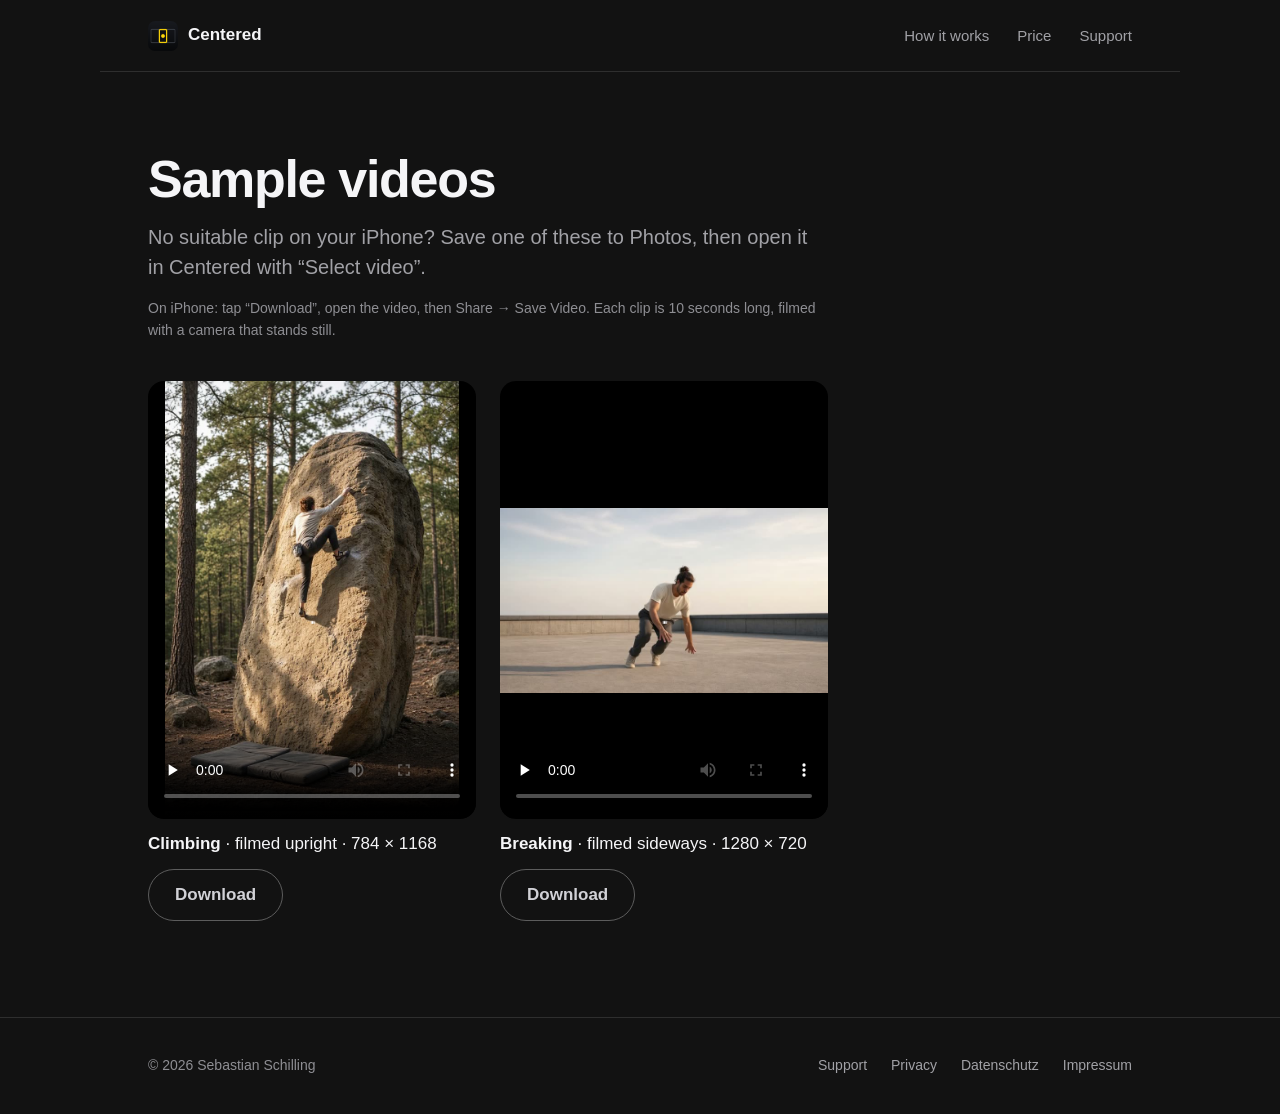
==== samples/index.html @ 5cd707eb "Website: Beispielclips für App Review (samples/, noindex); Antwortentwurf zu Guideline 2.1 Co-Author" ====
<!doctype html>
<html lang="en">
<head>
<meta charset="utf-8">
<meta name="viewport" content="width=device-width, initial-scale=1">
<meta name="color-scheme" content="dark">
<meta name="theme-color" content="#121212">
<!-- Beispielclips für App Review (und alle, die Centered ohne eigenes Video ausprobieren
     wollen). Bewusst nicht in der Navigation und nicht im Suchindex: Der Link steht in der
     Antwort an Apple. Die Clips sind die unbearbeiteten Grok-Originale – mit eingebranntem
     Rahmen wie in web/videos würde die Erkennung den Rahmen mitsehen. -->
<meta name="robots" content="noindex">
<title>Sample videos – Centered</title>
<meta name="description" content="Two sample clips to try the Centered app.">
<link rel="icon" href="../images/app-icon.png">
<link rel="apple-touch-icon" href="../images/app-icon.png">
<link rel="stylesheet" href="../styles.css">
<style>
.samples{display:grid; grid-template-columns:repeat(2,minmax(0,1fr)); gap:24px; margin-top:40px}
.sample{display:flex; flex-direction:column; gap:12px}
.sample video{width:100%; aspect-ratio:9/12; object-fit:contain; background:#000; border-radius:16px}
.sample p{margin:0}
@media (max-width:640px){ .samples{grid-template-columns:minmax(0,1fr)} }
</style>
</head>
<body>
<div class="site">

<header class="wrap hdr">
<a class="brand" href="../index.html"><img src="../images/app-icon.png" alt="">Centered</a>
<nav class="nav" aria-label="Main">
<a class="opt" href="../index.html#how">How it works</a>
<a class="opt" href="../index.html#price">Price</a>
<a href="../support.html">Support</a>
</nav>
</header>

<main class="wrap">
<div class="read">
<div class="phead">
<h1 class="h1">Sample videos</h1>
<p class="lead">No suitable clip on your iPhone? Save one of these to Photos, then open it in Centered with “Select video”.</p>
<p class="small" style="margin: 0">On iPhone: tap “Download”, open the video, then Share → Save Video. Each clip is 10 seconds long, filmed with a camera that stands still.</p>
</div>

<div class="samples">
<div class="sample">
<video src="climbing-upright.mp4" poster="climbing-upright.jpg" controls playsinline preload="none"></video>
<p><b>Climbing</b> · filmed upright · 784 × 1168</p>
<p><a class="btn btn-secondary" href="climbing-upright.mp4" download>Download</a></p>
</div>
<div class="sample">
<video src="breaking-sideways.mp4" poster="breaking-sideways.jpg" controls playsinline preload="none"></video>
<p><b>Breaking</b> · filmed sideways · 1280 × 720</p>
<p><a class="btn btn-secondary" href="breaking-sideways.mp4" download>Download</a></p>
</div>
</div>
</div>
</main>

<footer class="ftr">
<div class="wrap">
<span>© 2026 Sebastian Schilling</span>
<nav aria-label="Footer"><a href="../support.html">Support</a><a href="../privacy.html">Privacy</a><a href="../datenschutz.html">Datenschutz</a><a href="../impressum.html">Impressum</a></nav>
</div>
</footer>

</div>
</body>
</html>
---- styles.css ----
/* Centered – website styles (matches the app's design tokens) */
html,body{margin:0; background:#121212}
html{scroll-behavior:smooth}
@media (prefers-reduced-motion: reduce){html{scroll-behavior:auto}}
.site{
  --bg:#121212; --surface:#1C1C1C; --card:#232323; --card-2:#2E2E2E; --line:#2E2E2E; --line-2:#3A3A3C;
  --text:#F5F5F7; --text-2:#D1D1D6; --text-3:#A1A1A6; --text-4:#8E8E93;
  --accent:#FFD60A; --person:#64D2FF;
  --maxw:1080px; --gutter:48px;
  container-type:inline-size;
  background:var(--bg); color:var(--text);
  font-family:-apple-system,BlinkMacSystemFont,"SF Pro Text","SF Pro Display","Helvetica Neue",sans-serif;
  -webkit-font-smoothing:antialiased; position:relative; min-height:100vh; overflow-x:clip;
  font-size:17px; line-height:1.55; overflow-wrap:anywhere;
}
.site *{box-sizing:border-box}
.site a{color:var(--text); text-decoration:underline; text-decoration-color:var(--accent); text-decoration-thickness:1.5px; text-underline-offset:3px}
.site a:hover{color:var(--accent)}
.wrap{max-width:var(--maxw); margin:0 auto; padding:0 var(--gutter)}
.read{max-width:680px}

/* header / footer */
.hdr{height:72px; display:flex; align-items:center; justify-content:space-between; border-bottom:1px solid var(--line)}
.brand{display:flex; align-items:center; gap:10px; font-weight:600; font-size:17px; color:var(--text)!important; text-decoration:none!important}
.brand img{width:30px; height:30px; border-radius:7px; display:block}
.nav{display:flex; gap:28px; font-size:15px}
.nav a{color:var(--text-3); text-decoration:none}
.nav a[aria-current="page"]{color:var(--text)}
.nav a:hover{color:var(--text)}
.ftr{border-top:1px solid var(--line); margin-top:96px}
.ftr .wrap{min-height:96px; display:flex; align-items:center; justify-content:space-between; gap:16px; font-size:14px; color:var(--text-4)}
.ftr nav{display:flex; gap:24px}
.ftr a{color:var(--text-3); text-decoration:none}

/* type */
.eyebrow{font-size:13px; font-weight:600; letter-spacing:.06em; text-transform:uppercase; color:var(--text-4)}
.h1{font-size:64px; line-height:1.04; letter-spacing:-.025em; font-weight:700; margin:0}
.h2{font-size:36px; line-height:1.12; letter-spacing:-.02em; font-weight:700; margin:0}
.h3{font-size:20px; line-height:1.3; font-weight:600; margin:0}
.lead{font-size:20px; line-height:1.5; color:var(--text-3); margin:0}
.muted{color:var(--text-3)}
.small{font-size:14px; color:var(--text-4)}
.sec{padding-top:112px}
.sec-head{display:flex; flex-direction:column; gap:12px; margin-bottom:40px; max-width:640px}

/* buttons */
.btn{display:inline-flex; align-items:center; justify-content:center; gap:10px; height:52px; padding:0 26px; border-radius:26px; font-size:17px; font-weight:600; text-decoration:none!important}
.btn-primary{background:var(--accent); color:#000!important}
.btn-secondary{border:1.5px solid #5C5C5C; color:var(--text-2)!important}
.badge-store{display:inline-flex; align-items:center; justify-content:center; height:52px; padding:0 18px; border-radius:12px; border:1.5px solid #5C5C5C; color:var(--text-2); font-size:15px; font-weight:600}

/* hero */
.hero{display:grid; grid-template-columns:minmax(0,1.3fr) minmax(0,.7fr); gap:56px; align-items:center; padding-top:88px}
.hero-copy{display:flex; flex-direction:column; gap:24px}
.cta-row{display:flex; flex-wrap:wrap; align-items:center; gap:16px}
.trust{display:flex; flex-wrap:wrap; gap:8px 20px; font-size:14px; color:var(--text-4)}
.trust span{display:inline-flex; align-items:center; gap:6px}

/* phone */
.phone{width:300px; aspect-ratio:393/852; border-radius:46px; padding:10px; background:#000; border:1px solid var(--line-2); box-shadow:0 40px 80px rgba(0,0,0,.55); margin:0 auto}
.phone img{width:100%; height:100%; object-fit:cover; border-radius:36px; display:block}
.phone.sm{width:220px; border-radius:36px; padding:8px}
.phone.sm img{border-radius:28px}

/* before / after */
.ba{display:grid; grid-template-columns:minmax(0,1.6fr) auto minmax(0,.6fr); gap:28px; align-items:center}
.ph-wide{aspect-ratio:16/9}
.ph-tall{aspect-ratio:9/16}
.ba-wide-wrap{position:relative; overflow:hidden; border-radius:16px}
.arrow{color:var(--accent)}
.cap{margin-top:12px; font-size:14px; color:var(--text-4); text-align:center}

/* before / after – two source orientations */
.ba-rows{display:flex; flex-direction:column; gap:48px}
.ba-row{display:grid; grid-template-columns:280px minmax(0,1fr); gap:48px; align-items:center}
.ba-text{display:flex; flex-direction:column; gap:8px}
.ba-text p{margin:0; color:var(--text-3); font-size:16px}
.ba-vis{display:flex; align-items:center; gap:24px; height:320px}
.ba-src{height:100%}
.ba-src{position:relative; overflow:hidden; border-radius:16px; flex-shrink:0}
.ba-src.ph-tall{aspect-ratio:9/16}
/* Hochkant-Quellen aus Grok sind 2:3 (784 × 1168), nicht 9:16 – in einer 9:16-Box schnitte
   `object-fit: cover` den Fels an den Seiten ab, und mit ihm den Rand des gelben Rahmens. */
.ba-src.ph-tall.src-2x3{aspect-ratio:2/3}
.ba-src.ph-wide{aspect-ratio:16/9}
.ba-vis.side{height:240px}
.ba-vis .arrow{flex-shrink:0}

/* Clips in „The idea“ (Dateien in videos/, siehe README). Den gelben Rahmen trägt der
   Vorher-Clip selbst (eingerendert) – so folgt er exakt dem Ausschnitt der App. */
.clip{position:absolute; inset:0; z-index:1; border-radius:16px; overflow:hidden; pointer-events:none; background:center/cover no-repeat}
.clip video{width:100%; height:100%; object-fit:cover; border-radius:16px; display:block}
/* Ohne JavaScript lässt sich autoplay nicht anhalten – also das Video ausblenden; stehen bleibt
   das Standbild, das als Hintergrund von .clip im HTML hängt. Hintergrund statt <img>: Fehlt die
   Datei noch, zeichnet der Browser nichts statt eines kaputten Bildsymbols. */
@media (prefers-reduced-motion: reduce){.clip video{display:none}}

/* steps */
.steps{display:grid; grid-template-columns:repeat(3,minmax(0,1fr)); gap:28px}
.step{background:var(--surface); border:1px solid var(--line); border-radius:24px; padding:32px 28px; display:flex; flex-direction:column; gap:20px}
.step .num{width:32px; height:32px; border-radius:16px; background:var(--card-2); display:flex; align-items:center; justify-content:center; font-size:15px; font-weight:600; color:var(--text)}
.step p{margin:0; color:var(--text-3); font-size:16px}
/* Die Telefone stehen unten bündig: Die Karten sind gleich hoch (Grid), die Texte darüber
   unterschiedlich lang – der freie Platz gehört über das Telefon, nicht darunter. */
.step .phone{margin:auto auto 0}

/* features */
.feats{display:grid; grid-template-columns:repeat(3,minmax(0,1fr)); gap:1px; background:var(--line); border:1px solid var(--line); border-radius:20px; overflow:hidden}
.feat{background:var(--bg); padding:28px; display:flex; flex-direction:column; gap:10px}
.feat svg{color:var(--text-2)}
.feat p{margin:0; color:var(--text-3); font-size:16px}

/* privacy band */
.band{background:var(--surface); border:1px solid var(--line); border-radius:24px; padding:48px; display:grid; grid-template-columns:auto minmax(0,1fr); gap:32px; align-items:start}
.band .ico{width:56px; height:56px; border-radius:16px; background:var(--card-2); display:flex; align-items:center; justify-content:center; color:var(--text)}
.band p{margin:0; color:var(--text-3)}

/* chips */
.chips{display:flex; flex-wrap:wrap; gap:10px}
.chip{height:38px; padding:0 16px; border-radius:19px; border:1px solid var(--line-2); display:inline-flex; align-items:center; font-size:15px; color:var(--text-2)}

/* price */
.prices{display:grid; grid-template-columns:repeat(2,minmax(0,1fr)); gap:24px}
.price{background:var(--surface); border:1px solid var(--line); border-radius:24px; padding:32px; display:flex; flex-direction:column; gap:12px}
.price .amt{font-size:44px; font-weight:700; letter-spacing:-.02em; line-height:1}
.price .amt span{font-size:17px; font-weight:500; color:var(--text-3); letter-spacing:0}
.price ul{margin:8px 0 0; padding:0; list-style:none; display:flex; flex-direction:column; gap:10px; color:var(--text-2); font-size:16px}
.price li{display:flex; gap:10px; align-items:flex-start}
.price li svg{flex-shrink:0; margin-top:4px; color:var(--text-3)}
.price.hl{border-color:#4A4A4E}
.tag{align-self:flex-start; height:24px; padding:0 10px; border-radius:12px; background:var(--card-2); font-size:12px; font-weight:600; display:inline-flex; align-items:center; color:var(--text-2)}

/* press */
.press{display:grid; grid-template-columns:minmax(0,1.3fr) minmax(0,1fr); gap:24px}
.box{background:var(--surface); border:1px solid var(--line); border-radius:20px; padding:28px}
.facts{display:grid; grid-template-columns:120px minmax(0,1fr); gap:12px 16px; font-size:15px; margin:16px 0 0}
.facts dt{color:var(--text-4)}
.facts dd{margin:0; color:var(--text-2)}

/* page head (subpages) */
.phead{padding-top:80px; display:flex; flex-direction:column; gap:16px}
.phead .h1{font-size:52px}

/* support */
.facts-row{display:flex; flex-wrap:wrap; gap:10px; margin-top:8px}
.faq-group{margin-top:56px}
.faq-group .eyebrow{margin-bottom:12px}
.faq{border-top:1px solid var(--line)}
.faq details{border-bottom:1px solid var(--line)}
.faq summary{list-style:none; cursor:pointer; padding:20px 0; display:flex; justify-content:space-between; align-items:center; gap:16px; font-size:17px; font-weight:600}
.faq summary::-webkit-details-marker{display:none}
.faq summary svg{flex-shrink:0; color:var(--text-4); transition:transform .2s}
.faq details[open] summary svg{transform:rotate(180deg)}
.faq .ans{padding:0 40px 24px 0; color:var(--text-3); font-size:16px}
.faq .ans b{color:var(--text-2)}
.contact-card{margin-top:64px; background:var(--surface); border:1px solid var(--line); border-radius:24px; padding:32px; display:flex; align-items:center; justify-content:space-between; gap:24px}

/* legal */
.dl{display:grid; grid-template-columns:200px minmax(0,1fr); gap:0; margin-top:48px; border-top:1px solid var(--line)}
.dl dt,.dl dd{padding:22px 0; border-bottom:1px solid var(--line); margin:0}
.dl dt{color:var(--text-4); font-size:15px; font-weight:600}
.dl dd{color:var(--text-2); font-size:16px}
.dl dd p{margin:0 0 12px}.dl dd p:last-child{margin:0}
.legal-grid{display:grid; grid-template-columns:200px minmax(0,1fr); gap:64px; margin-top:48px}
.toc{position:sticky; top:24px; align-self:start; display:flex; flex-direction:column; gap:10px; font-size:14px}
.toc a{color:var(--text-3); text-decoration:none}
.summary{background:var(--surface); border:1px solid var(--line); border-radius:20px; padding:28px}
.summary p{margin:8px 0 0; color:var(--text-3); font-size:16px}
.legal h2{font-size:24px; font-weight:700; letter-spacing:-.01em; margin:56px 0 12px}
.legal h3{font-size:17px; font-weight:600; margin:28px 0 8px; color:var(--text)}
.legal p,.legal li{color:var(--text-3); font-size:16px; margin:0 0 12px}
.legal ul{padding-left:20px; margin:0 0 12px}

/* ---------- mobile ---------- */
@container (max-width: 640px){
  /* Auf die KINDER von .site: .site ist selbst der Container dieser Abfrage, und ein Element
     kann sich nicht selbst abfragen – auf .site gesetzt, griff der schmale Rand nie. */
  .site > *{--gutter:20px; font-size:16px}
  .hdr{height:60px}
  .nav{gap:18px; font-size:15px}
  .nav .opt{display:none}
  .h1{font-size:40px}
  .phead .h1{font-size:36px}
  .h2{font-size:28px}
  .lead{font-size:18px}
  .sec{padding-top:72px}
  .sec-head{margin-bottom:28px}
  .hero{grid-template-columns:minmax(0,1fr); gap:48px; padding-top:40px}
  .cta-row .btn,.cta-row .badge-store{width:100%}
  .phone{width:250px}
  .ba{grid-template-columns:minmax(0,1fr); gap:16px; justify-items:center}
  .ba .arrow{transform:rotate(90deg)}
  .ba .ph-tall{width:62%}
  .ba > div{width:100%}
  .ba-rows{gap:40px}
  .ba-row{grid-template-columns:minmax(0,1fr); gap:16px}
  .ba-vis{gap:10px}
  .ba-vis.up{height:240px}
  .ba-vis.side{height:104px}
  .ba-vis .arrow{width:20px; height:20px}
  .steps{grid-template-columns:minmax(0,1fr); gap:16px}
  .feats{grid-template-columns:minmax(0,1fr)}
  .band{grid-template-columns:minmax(0,1fr); padding:28px; gap:20px}
  .prices{grid-template-columns:minmax(0,1fr)}
  .press{grid-template-columns:minmax(0,1fr)}
  .facts{grid-template-columns:96px minmax(0,1fr)}
  .ftr{margin-top:72px}
  .ftr .wrap{flex-direction:column; align-items:flex-start; justify-content:center; padding-top:28px; padding-bottom:28px}
  .contact-card{flex-direction:column; align-items:stretch}
  .contact-card .btn{width:100%}
  .faq .ans{padding-right:0}
  .dl{grid-template-columns:minmax(0,1fr)}
  .dl dt{border-bottom:0; padding-bottom:4px}
  .dl dd{padding-top:0}
  .legal-grid{grid-template-columns:minmax(0,1fr); gap:0}
  .toc{display:none}
}
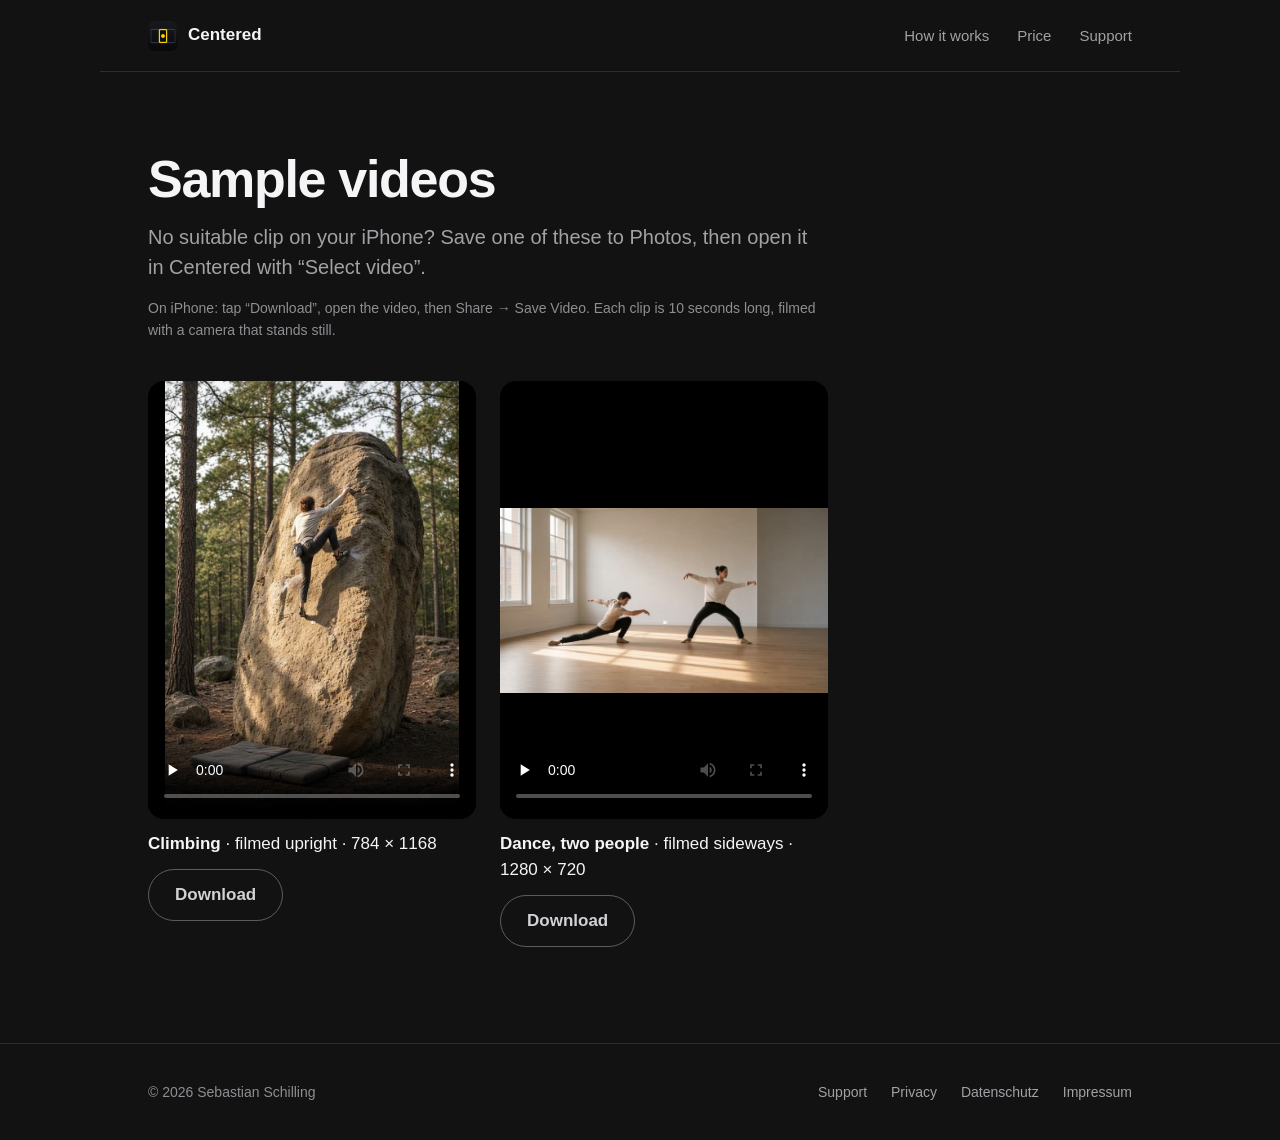
==== commit c4a54ec5: "Website: Beispielclip Breaking durch Tanz-Duo ersetzt Co-Authored-By: Claude Opus 5.5 <noreply@anthr" ====
--- a/samples/index.html
+++ b/samples/index.html
@@ -50,9 +50,9 @@
 <p><a class="btn btn-secondary" href="climbing-upright.mp4" download>Download</a></p>
 </div>
 <div class="sample">
-<video src="breaking-sideways.mp4" poster="breaking-sideways.jpg" controls playsinline preload="none"></video>
-<p><b>Breaking</b> · filmed sideways · 1280 × 720</p>
-<p><a class="btn btn-secondary" href="breaking-sideways.mp4" download>Download</a></p>
+<video src="dance-sideways.mp4" poster="dance-sideways.jpg" controls playsinline preload="none"></video>
+<p><b>Dance, two people</b> · filmed sideways · 1280 × 720</p>
+<p><a class="btn btn-secondary" href="dance-sideways.mp4" download>Download</a></p>
 </div>
 </div>
 </div>
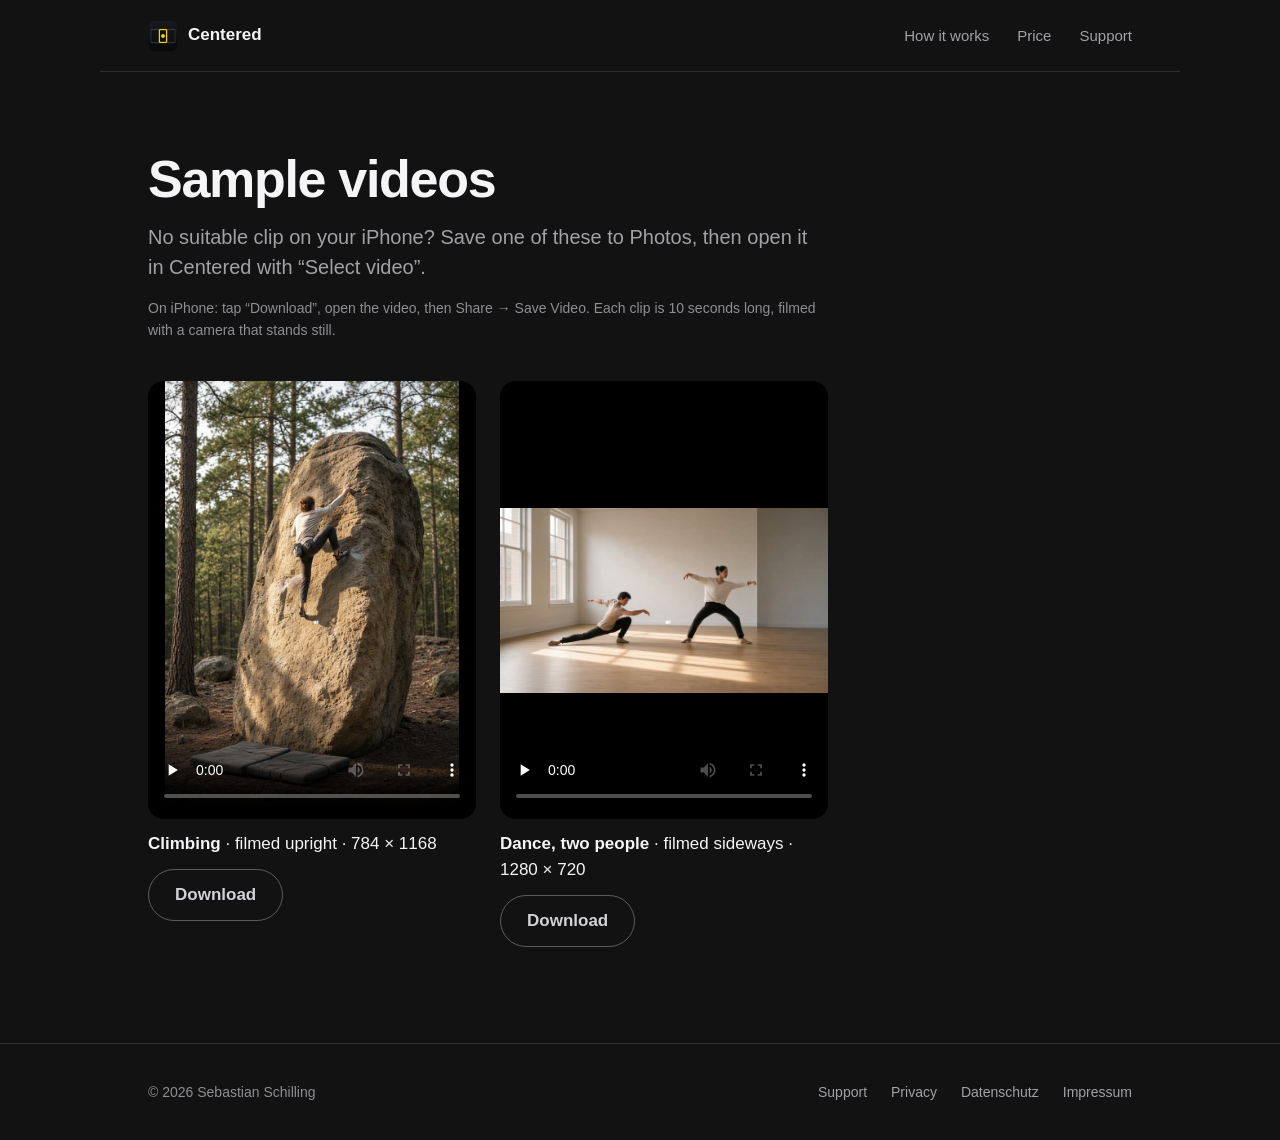
==== commit 60acefd0: "Website: README und deploy.sh aus dem öffentlichen web/ ins Hauptrepo verschoben Pages veröffentlich" ====
--- a/samples/index.html
+++ b/samples/index.html
@@ -5,10 +5,6 @@
 <meta name="viewport" content="width=device-width, initial-scale=1">
 <meta name="color-scheme" content="dark">
 <meta name="theme-color" content="#121212">
-<!-- Beispielclips für App Review (und alle, die Centered ohne eigenes Video ausprobieren
-     wollen). Bewusst nicht in der Navigation und nicht im Suchindex: Der Link steht in der
-     Antwort an Apple. Die Clips sind die unbearbeiteten Grok-Originale – mit eingebranntem
-     Rahmen wie in web/videos würde die Erkennung den Rahmen mitsehen. -->
 <meta name="robots" content="noindex">
 <title>Sample videos – Centered</title>
 <meta name="description" content="Two sample clips to try the Centered app.">
--- a/styles.css
+++ b/styles.css
@@ -79,7 +79,7 @@
 .ba-src{height:100%}
 .ba-src{position:relative; overflow:hidden; border-radius:16px; flex-shrink:0}
 .ba-src.ph-tall{aspect-ratio:9/16}
-/* Hochkant-Quellen aus Grok sind 2:3 (784 × 1168), nicht 9:16 – in einer 9:16-Box schnitte
+/* Manche Hochkant-Quellen sind 2:3 (784 × 1168), nicht 9:16 – in einer 9:16-Box schnitte
    `object-fit: cover` den Fels an den Seiten ab, und mit ihm den Rand des gelben Rahmens. */
 .ba-src.ph-tall.src-2x3{aspect-ratio:2/3}
 .ba-src.ph-wide{aspect-ratio:16/9}
